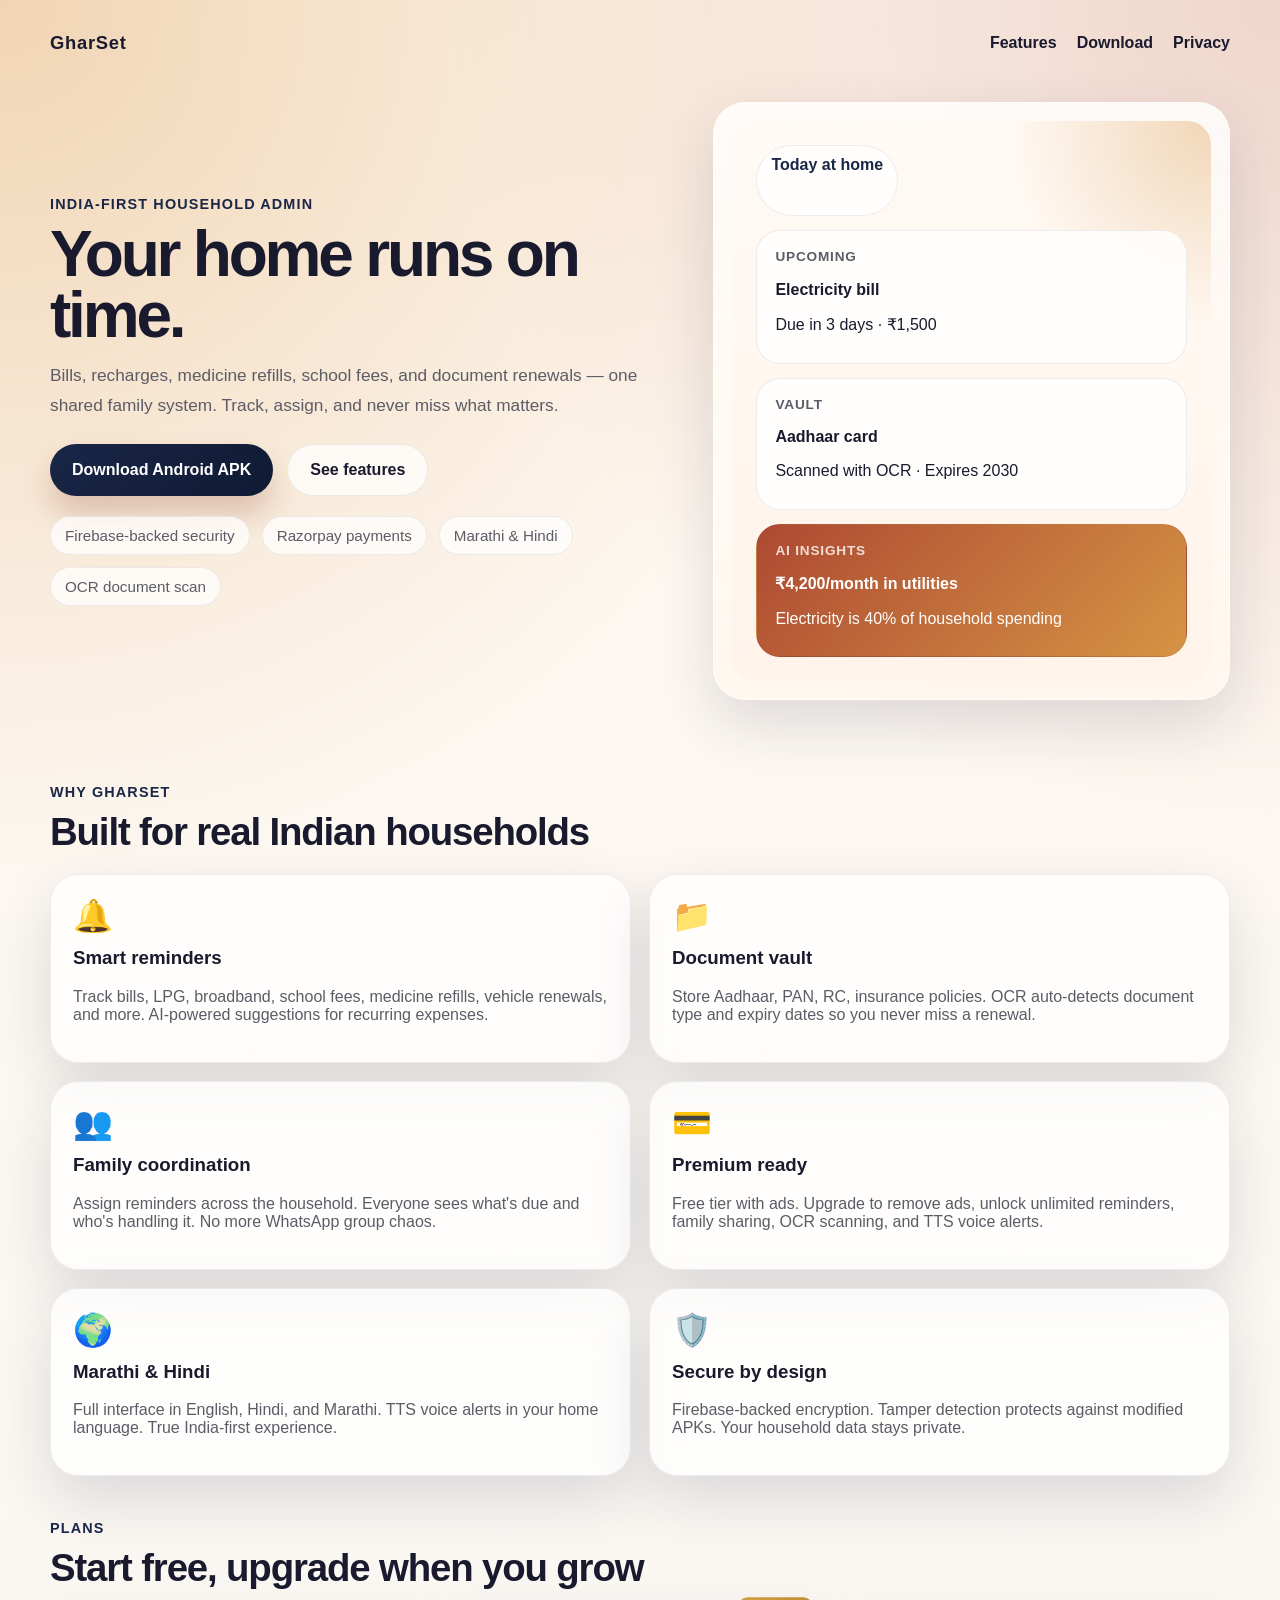
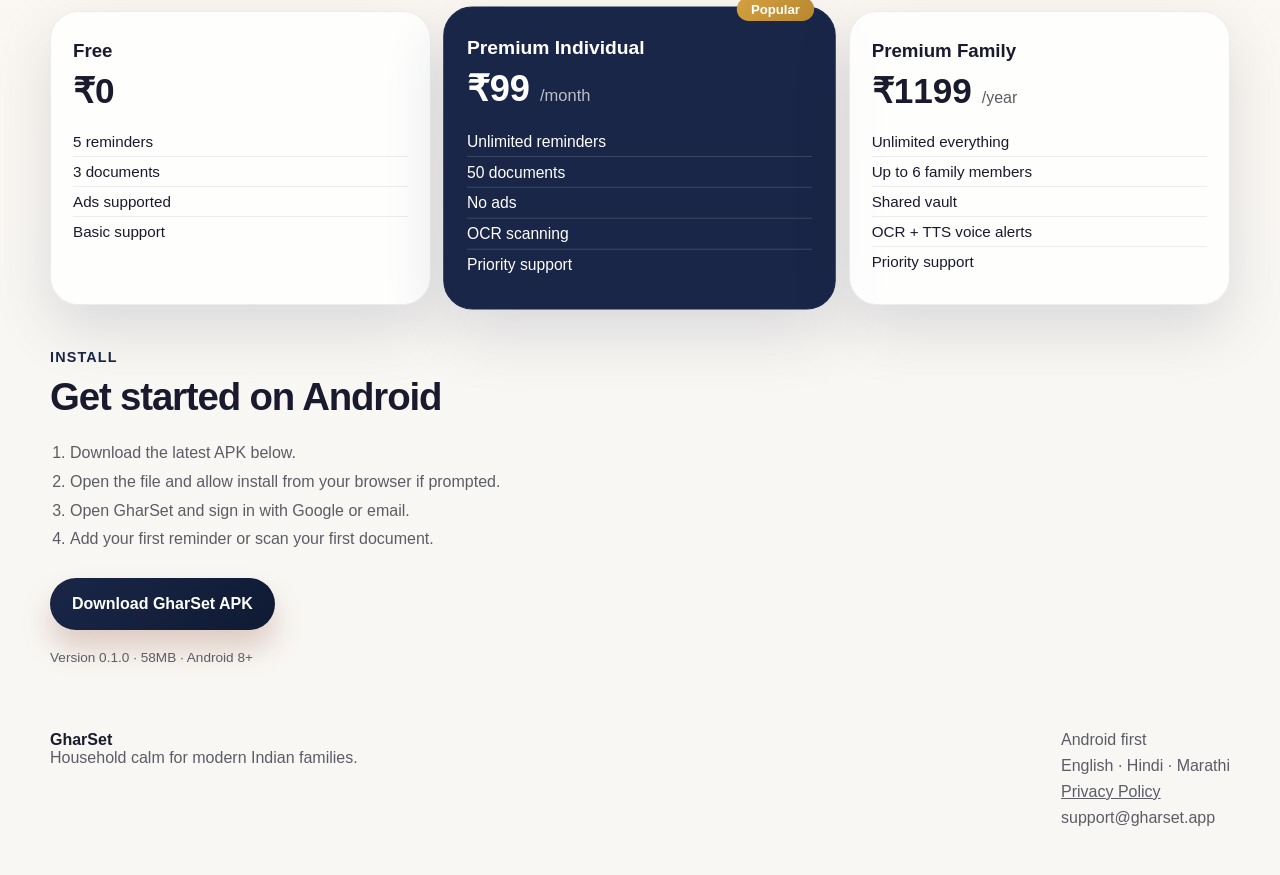
==== index.html @ 9bac1751 "Initial site: landing page, privacy policy, APK download" ====
<!DOCTYPE html>
<html lang="en">
  <head>
    <meta charset="UTF-8" />
    <meta name="viewport" content="width=device-width, initial-scale=1.0" />
    <title>GharSet | Your home runs on time.</title>
    <meta name="description" content="GharSet helps Indian families stay on top of renewals, reminders, documents, and shared household coordination." />
    <link rel="stylesheet" href="./styles.css" />
  </head>
  <body>
    <div class="page-shell">
      <header class="hero">
        <nav class="topbar">
          <div class="brand">GharSet</div>
          <div class="topbar-links">
            <a class="ghost-link" href="#features">Features</a>
            <a class="ghost-link" href="#download">Download</a>
            <a class="ghost-link" href="privacy-policy.html">Privacy</a>
          </div>
        </nav>

        <section class="hero-grid">
          <div class="hero-copy">
            <p class="eyebrow">India-first household admin</p>
            <h1>Your home runs on time.</h1>
            <p class="lede">
              Bills, recharges, medicine refills, school fees, and document renewals — one shared family system. Track, assign, and never miss what matters.
            </p>

            <div class="hero-actions" id="download">
              <a class="button primary" href="./downloads/gharset-latest.apk">Download Android APK</a>
              <a class="button secondary" href="#features">See features</a>
            </div>

            <ul class="trust-row">
              <li>Firebase-backed security</li>
              <li>Razorpay payments</li>
              <li>Marathi &amp; Hindi</li>
              <li>OCR document scan</li>
            </ul>
          </div>

          <div class="device-card" aria-label="App preview">
            <div class="device-screen">
              <div class="preview-chip">Today at home</div>
              <div class="preview-panel">
                <span class="preview-kicker">Upcoming</span>
                <strong>Electricity bill</strong>
                <span>Due in 3 days &middot; ₹1,500</span>
              </div>
              <div class="preview-panel">
                <span class="preview-kicker">Vault</span>
                <strong>Aadhaar card</strong>
                <span>Scanned with OCR &middot; Expires 2030</span>
              </div>
              <div class="preview-panel accent">
                <span class="preview-kicker">AI Insights</span>
                <strong>₹4,200/month in utilities</strong>
                <span>Electricity is 40% of household spending</span>
              </div>
            </div>
          </div>
        </section>
      </header>

      <main>
        <section class="section" id="features">
          <div class="section-heading">
            <p class="eyebrow">Why GharSet</p>
            <h2>Built for real Indian households</h2>
          </div>

          <div class="feature-grid">
            <article class="feature-card">
              <div class="feature-icon">&#x1F514;</div>
              <h3>Smart reminders</h3>
              <p>Track bills, LPG, broadband, school fees, medicine refills, vehicle renewals, and more. AI-powered suggestions for recurring expenses.</p>
            </article>
            <article class="feature-card">
              <div class="feature-icon">&#x1F4C1;</div>
              <h3>Document vault</h3>
              <p>Store Aadhaar, PAN, RC, insurance policies. OCR auto-detects document type and expiry dates so you never miss a renewal.</p>
            </article>
            <article class="feature-card">
              <div class="feature-icon">&#x1F465;</div>
              <h3>Family coordination</h3>
              <p>Assign reminders across the household. Everyone sees what's due and who's handling it. No more WhatsApp group chaos.</p>
            </article>
            <article class="feature-card">
              <div class="feature-icon">&#x1F4B3;</div>
              <h3>Premium ready</h3>
              <p>Free tier with ads. Upgrade to remove ads, unlock unlimited reminders, family sharing, OCR scanning, and TTS voice alerts.</p>
            </article>
            <article class="feature-card">
              <div class="feature-icon">&#x1F30D;</div>
              <h3>Marathi &amp; Hindi</h3>
              <p>Full interface in English, Hindi, and Marathi. TTS voice alerts in your home language. True India-first experience.</p>
            </article>
            <article class="feature-card">
              <div class="feature-icon">&#x1F6E1;&#xFE0F;</div>
              <h3>Secure by design</h3>
              <p>Firebase-backed encryption. Tamper detection protects against modified APKs. Your household data stays private.</p>
            </article>
          </div>
        </section>

        <section class="section highlight">
          <div class="section-heading">
            <p class="eyebrow">Plans</p>
            <h2>Start free, upgrade when you grow</h2>
          </div>

          <div class="pricing-grid">
            <div class="pricing-card">
              <h3>Free</h3>
              <p class="price">&#8377;0</p>
              <ul class="pricing-features">
                <li>5 reminders</li>
                <li>3 documents</li>
                <li>Ads supported</li>
                <li>Basic support</li>
              </ul>
            </div>
            <div class="pricing-card popular">
              <div class="popular-badge">Popular</div>
              <h3>Premium Individual</h3>
              <p class="price">&#8377;99 <span class="price-period">/month</span></p>
              <ul class="pricing-features">
                <li>Unlimited reminders</li>
                <li>50 documents</li>
                <li>No ads</li>
                <li>OCR scanning</li>
                <li>Priority support</li>
              </ul>
            </div>
            <div class="pricing-card">
              <h3>Premium Family</h3>
              <p class="price">&#8377;1199 <span class="price-period">/year</span></p>
              <ul class="pricing-features">
                <li>Unlimited everything</li>
                <li>Up to 6 family members</li>
                <li>Shared vault</li>
                <li>OCR + TTS voice alerts</li>
                <li>Priority support</li>
              </ul>
            </div>
          </div>
        </section>

        <section class="section install">
          <div class="section-heading">
            <p class="eyebrow">Install</p>
            <h2>Get started on Android</h2>
          </div>

          <ol class="install-list">
            <li>Download the latest APK below.</li>
            <li>Open the file and allow install from your browser if prompted.</li>
            <li>Open GharSet and sign in with Google or email.</li>
            <li>Add your first reminder or scan your first document.</li>
          </ol>

          <div class="hero-actions" style="margin-top:24px">
            <a class="button primary" href="./downloads/gharset-latest.apk">Download GharSet APK</a>
          </div>
          <p style="color:var(--muted);font-size:0.85rem;margin-top:8px">Version 0.1.0 &middot; 58MB &middot; Android 8+</p>
        </section>
      </main>

      <footer class="footer">
        <div>
          <strong>GharSet</strong>
          <p>Household calm for modern Indian families.</p>
        </div>
        <div class="footer-meta">
          <span>Android first</span>
          <span>English &middot; Hindi &middot; Marathi</span>
          <a href="privacy-policy.html" style="color:var(--muted);text-decoration:underline">Privacy Policy</a>
          <span>support@gharset.app</span>
        </div>
      </footer>
    </div>
  </body>
</html>
---- styles.css ----
:root {
  --bg: #f8f7f4;
  --surface: rgba(255, 255, 255, 0.82);
  --surface-strong: #ffffff;
  --text: #1a1a2e;
  --muted: #5c5c66;
  --brand: #1a2647;
  --brand-deep: #0f1a33;
  --accent: #d4a040;
  --line: rgba(26, 26, 46, 0.08);
  --shadow: 0 24px 60px rgba(26, 38, 71, 0.14);
  --gold-gradient: linear-gradient(135deg, #d4a040, #b8882f);
}

* {
  box-sizing: border-box;
}

html {
  scroll-behavior: smooth;
}

body {
  margin: 0;
  font-family: "Segoe UI", Tahoma, Geneva, Verdana, sans-serif;
  color: var(--text);
  background:
    radial-gradient(circle at top left, rgba(211, 139, 53, 0.32), transparent 32%),
    radial-gradient(circle at top right, rgba(166, 58, 34, 0.18), transparent 30%),
    linear-gradient(180deg, #fff8f0 0%, var(--bg) 100%);
}

.page-shell {
  width: min(1180px, calc(100% - 32px));
  margin: 0 auto;
  padding: 24px 0 48px;
}

.hero {
  padding: 8px 0 40px;
}

.topbar {
  display: flex;
  align-items: center;
  justify-content: space-between;
  margin-bottom: 48px;
}

.brand {
  font-size: 1.15rem;
  font-weight: 800;
  letter-spacing: 0.04em;
}

.topbar-links {
  display: flex;
  gap: 20px;
  align-items: center;
}

.ghost-link {
  color: var(--text);
  text-decoration: none;
  font-weight: 600;
}

.ghost-link:hover {
  color: var(--accent);
}

.hero-grid {
  display: grid;
  gap: 32px;
  align-items: center;
  grid-template-columns: 1.1fr 0.9fr;
}

.eyebrow {
  margin: 0 0 12px;
  color: var(--brand);
  font-size: 0.9rem;
  font-weight: 700;
  letter-spacing: 0.08em;
  text-transform: uppercase;
}

h1,
h2,
h3,
p {
  margin-top: 0;
}

h1 {
  margin-bottom: 16px;
  font-size: clamp(2.8rem, 5vw, 4.8rem);
  line-height: 0.95;
  letter-spacing: -0.05em;
}

.lede {
  max-width: 42rem;
  margin-bottom: 24px;
  color: var(--muted);
  font-size: 1.08rem;
  line-height: 1.7;
}

.hero-actions {
  display: flex;
  flex-wrap: wrap;
  gap: 14px;
  margin-bottom: 20px;
}

.button {
  display: inline-flex;
  align-items: center;
  justify-content: center;
  min-height: 52px;
  padding: 0 22px;
  border-radius: 999px;
  text-decoration: none;
  font-weight: 700;
  transition:
    transform 0.2s ease,
    box-shadow 0.2s ease,
    background-color 0.2s ease;
}

.button:hover {
  transform: translateY(-1px);
}

.button.primary {
  color: #fff;
  background: linear-gradient(135deg, var(--brand), var(--brand-deep));
  box-shadow: 0 18px 30px rgba(127, 41, 23, 0.22);
}

.button.secondary {
  color: var(--text);
  background: rgba(255, 255, 255, 0.72);
  border: 1px solid var(--line);
}

.trust-row {
  display: flex;
  flex-wrap: wrap;
  gap: 12px;
  padding: 0;
  margin: 0;
  list-style: none;
}

.trust-row li {
  padding: 10px 14px;
  border-radius: 999px;
  background: rgba(255, 255, 255, 0.72);
  border: 1px solid var(--line);
  color: var(--muted);
  font-size: 0.95rem;
}

.device-card {
  padding: 18px;
  border: 1px solid rgba(255, 255, 255, 0.6);
  border-radius: 32px;
  background: linear-gradient(180deg, rgba(255, 255, 255, 0.82), rgba(255, 247, 239, 0.88));
  box-shadow: var(--shadow);
}

.device-screen {
  display: grid;
  gap: 14px;
  min-height: 560px;
  padding: 24px;
  border-radius: 24px;
  background:
    radial-gradient(circle at top right, rgba(211, 139, 53, 0.32), transparent 28%),
    linear-gradient(180deg, #fffaf5 0%, #fff3ea 100%);
}

.preview-chip,
.preview-panel {
  border: 1px solid var(--line);
  background: rgba(255, 255, 255, 0.82);
}

.preview-chip {
  width: fit-content;
  padding: 10px 14px;
  border-radius: 999px;
  color: var(--brand);
  font-weight: 700;
}

.preview-panel {
  display: grid;
  gap: 6px;
  padding: 18px;
  border-radius: 24px;
}

.preview-panel.accent {
  background: linear-gradient(135deg, rgba(166, 58, 34, 0.92), rgba(211, 139, 53, 0.92));
  color: #fff;
}

.preview-kicker {
  color: var(--muted);
  font-size: 0.85rem;
  font-weight: 700;
  text-transform: uppercase;
  letter-spacing: 0.06em;
}

.preview-panel.accent .preview-kicker {
  color: rgba(255, 255, 255, 0.8);
}

.section {
  padding: 44px 0 0;
}

.section-heading {
  max-width: 50rem;
  margin-bottom: 22px;
}

.section-heading h2 {
  margin-bottom: 0;
  font-size: clamp(2rem, 3vw, 3rem);
  line-height: 1.05;
  letter-spacing: -0.03em;
}

.feature-grid,
.roadmap-grid {
  display: grid;
  gap: 18px;
  grid-template-columns: repeat(2, minmax(0, 1fr));
}

.feature-card,
.roadmap-card {
  padding: 22px;
  border: 1px solid var(--line);
  border-radius: 28px;
  background: rgba(255, 255, 255, 0.78);
  box-shadow: var(--shadow);
}

.feature-card p,
.roadmap-card p,
.footer p,
.install-list {
  color: var(--muted);
}

.highlight {
  position: relative;
}

.install-list {
  padding-left: 20px;
  line-height: 1.8;
}

.footer {
  display: flex;
  flex-wrap: wrap;
  justify-content: space-between;
  gap: 20px;
  padding-top: 52px;
}

.footer-meta {
  display: grid;
  gap: 8px;
  color: var(--muted);
}

.feature-icon {
  font-size: 2rem;
  margin-bottom: 12px;
}

.pricing-grid {
  display: grid;
  gap: 18px;
  grid-template-columns: repeat(3, 1fr);
}

.pricing-card {
  padding: 28px 22px;
  border: 1px solid var(--line);
  border-radius: 28px;
  background: var(--surface);
  box-shadow: var(--shadow);
  position: relative;
}

.pricing-card.popular {
  background: var(--brand);
  color: #fff;
  border-color: var(--brand);
  transform: scale(1.03);
}

.pricing-card h3 {
  margin-bottom: 8px;
}

.price {
  font-size: 2.2rem;
  font-weight: 800;
  margin-bottom: 16px;
}

.price-period {
  font-size: 1rem;
  font-weight: 400;
  color: var(--muted);
}

.pricing-card.popular .price-period {
  color: rgba(255,255,255,0.7);
}

.popular-badge {
  position: absolute;
  top: -10px;
  right: 20px;
  background: var(--gold-gradient);
  color: #fff;
  padding: 4px 14px;
  border-radius: 999px;
  font-size: 0.8rem;
  font-weight: 700;
}

.pricing-features {
  list-style: none;
  padding: 0;
  margin: 0;
}

.pricing-features li {
  padding: 6px 0;
  border-bottom: 1px solid var(--line);
  font-size: 0.95rem;
}

.pricing-card.popular .pricing-features li {
  border-color: rgba(255,255,255,0.15);
}

.pricing-features li:last-child {
  border-bottom: none;
}

@media (max-width: 900px) {
  .hero-grid,
  .feature-grid,
  .roadmap-grid,
  .pricing-grid {
    grid-template-columns: 1fr;
  }

  .pricing-card.popular {
    transform: none;
  }

  .device-screen {
    min-height: 420px;
  }
}

@media (max-width: 640px) {
  .page-shell {
    width: min(100% - 20px, 1180px);
  }

  h1 {
    font-size: 2.6rem;
  }

  .topbar,
  .hero-actions,
  .footer {
    align-items: flex-start;
  }

  .button {
    width: 100%;
  }
}
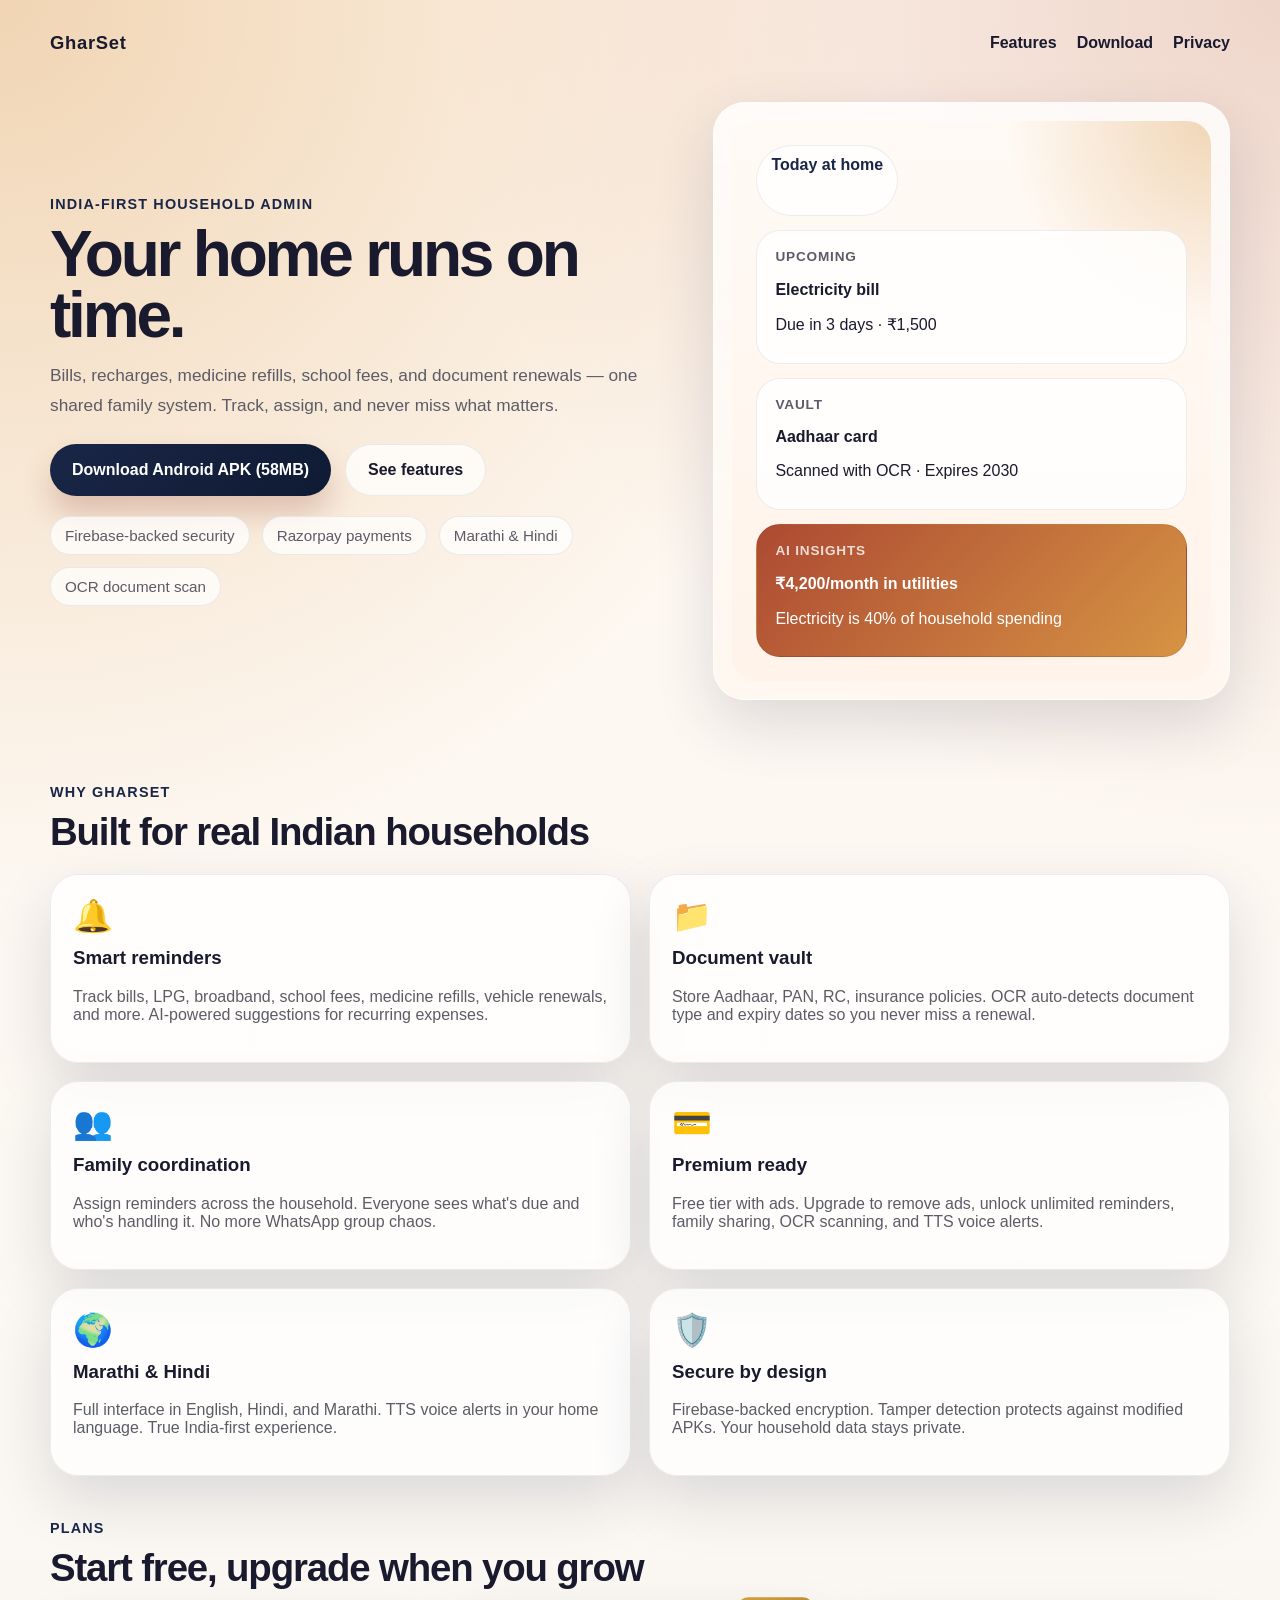
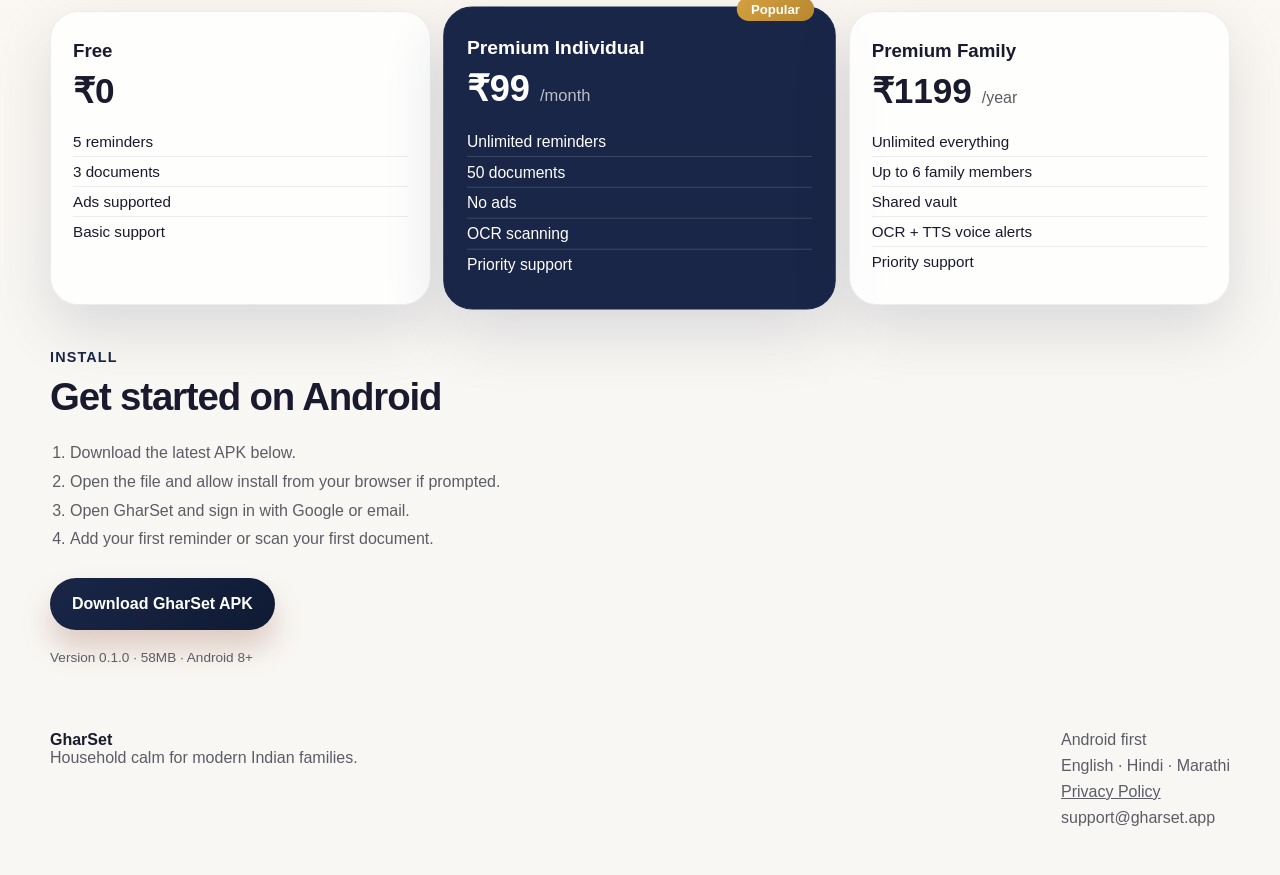
==== commit 84f96579: "Add compressed APK download, update links" ====
--- a/index.html
+++ b/index.html
@@ -28,7 +28,7 @@
             </p>
 
             <div class="hero-actions" id="download">
-              <a class="button primary" href="./downloads/gharset-latest.apk">Download Android APK</a>
+              <a class="button primary" href="./downloads/gharset-latest.zip">Download Android APK (58MB)</a>
               <a class="button secondary" href="#features">See features</a>
             </div>
 
@@ -161,7 +161,7 @@
           </ol>
 
           <div class="hero-actions" style="margin-top:24px">
-            <a class="button primary" href="./downloads/gharset-latest.apk">Download GharSet APK</a>
+            <a class="button primary" href="https://github.com/harshaldevloper/gharset-site/releases">Download GharSet APK</a>
           </div>
           <p style="color:var(--muted);font-size:0.85rem;margin-top:8px">Version 0.1.0 &middot; 58MB &middot; Android 8+</p>
         </section>
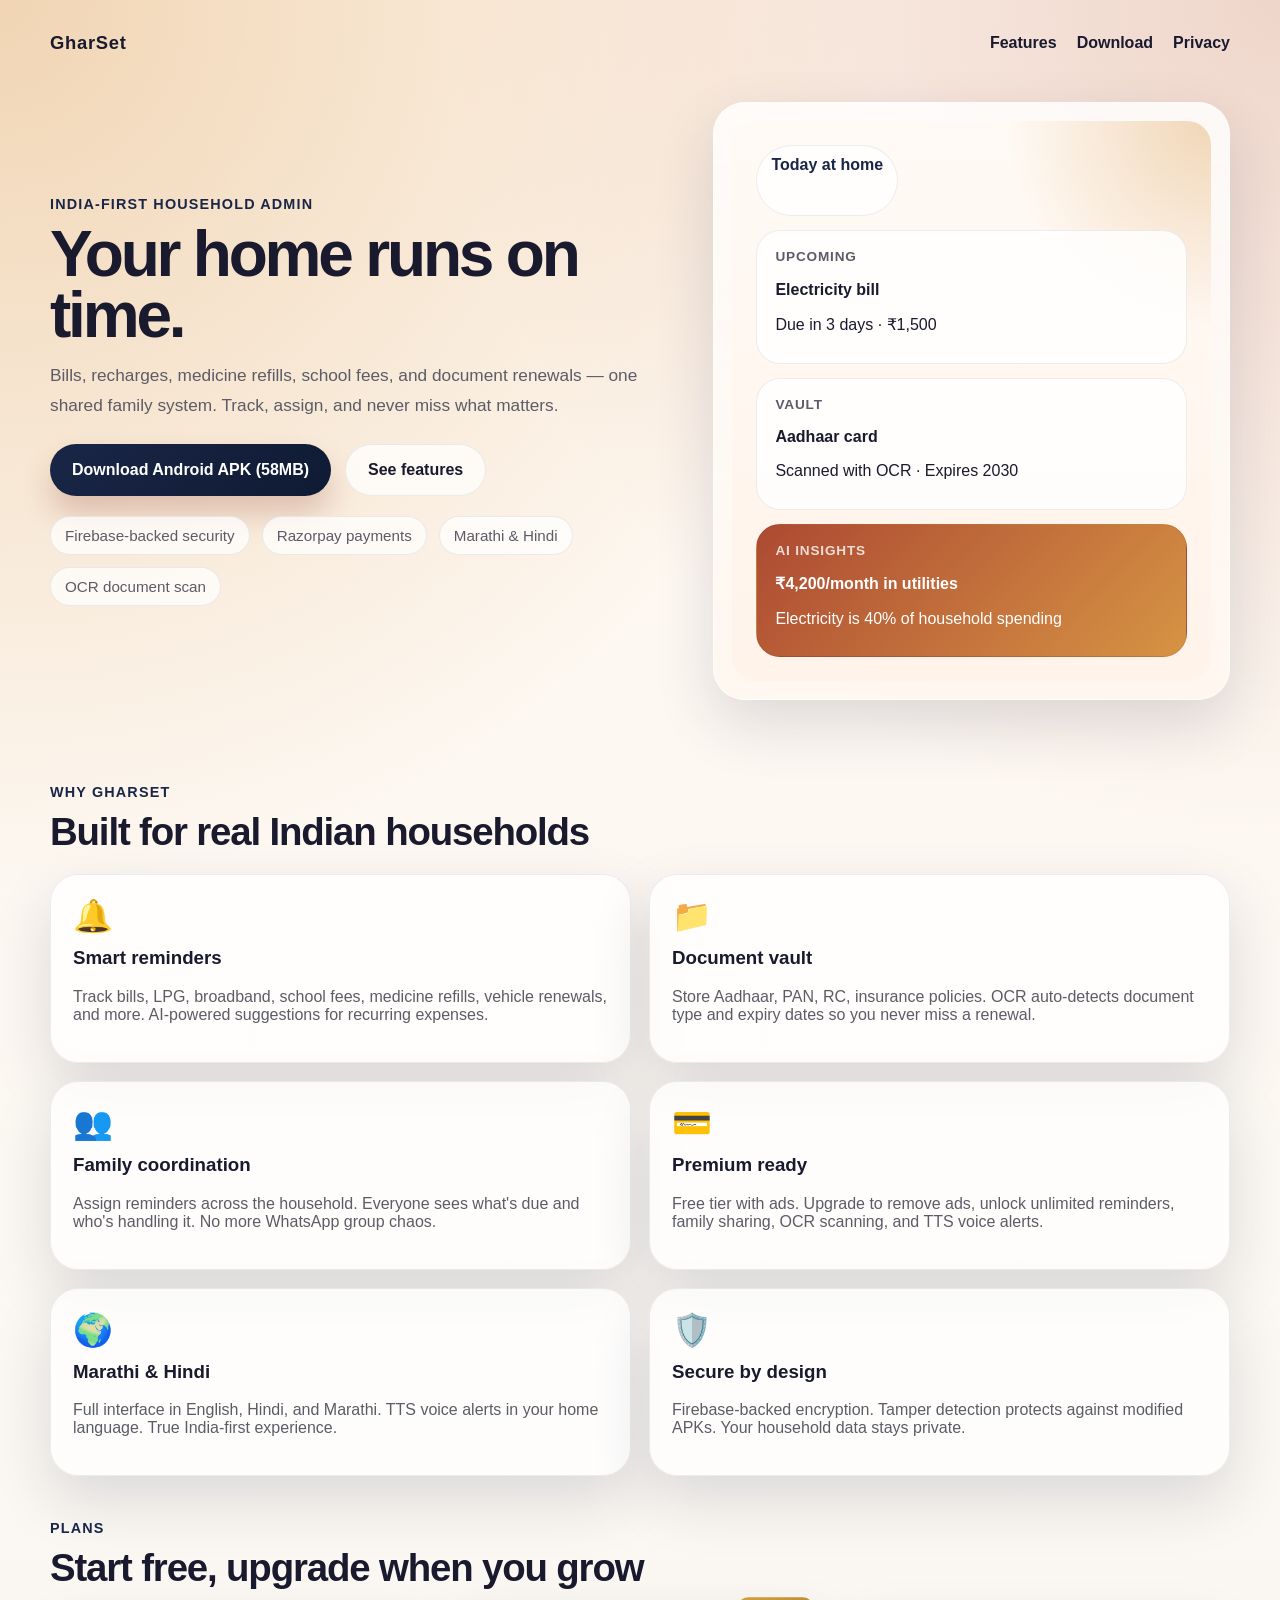
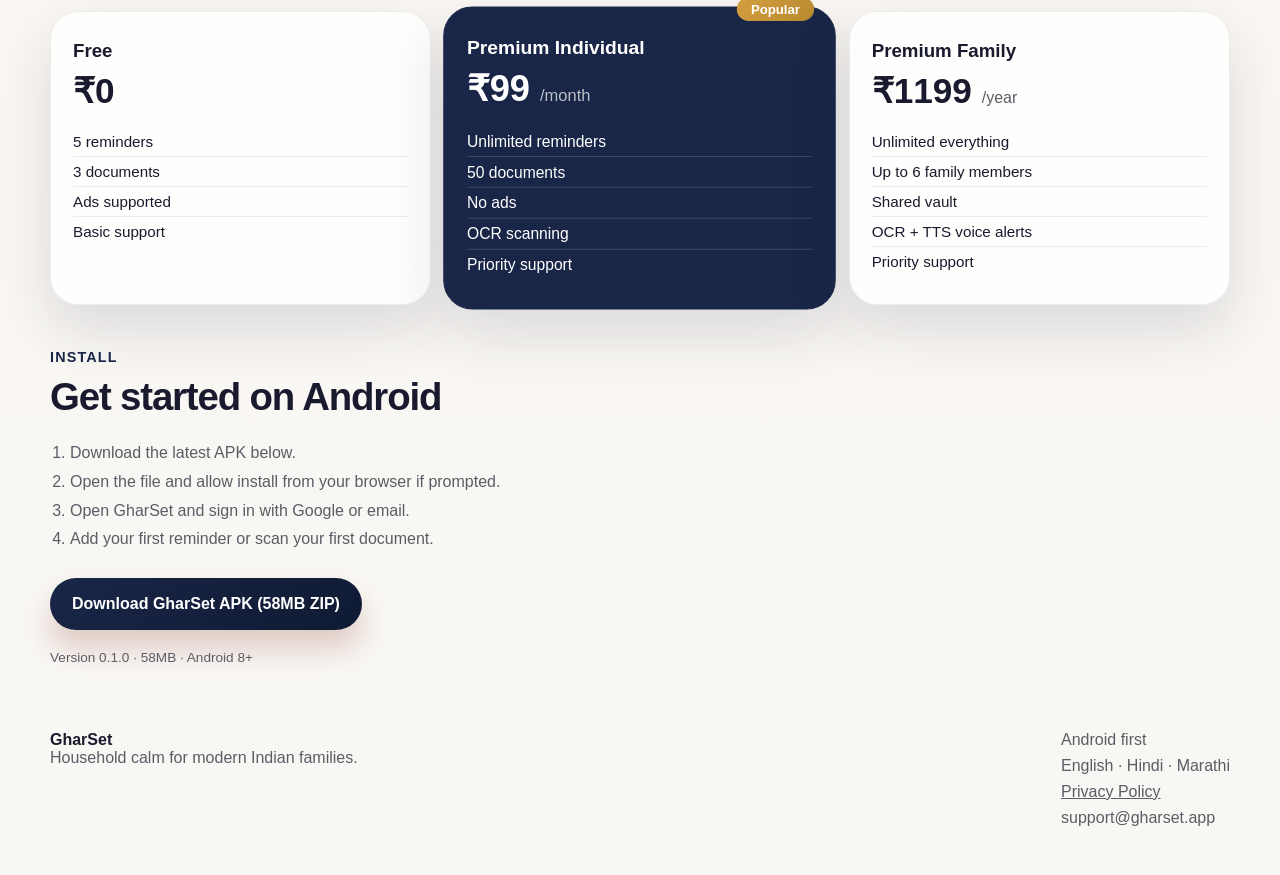
==== commit 514f5ae7: "Switch to GitHub Pages, add workflow" ====
--- a/index.html
+++ b/index.html
@@ -161,7 +161,7 @@
           </ol>
 
           <div class="hero-actions" style="margin-top:24px">
-            <a class="button primary" href="https://github.com/harshaldevloper/gharset-site/releases">Download GharSet APK</a>
+            <a class="button primary" href="./downloads/gharset-latest.zip">Download GharSet APK (58MB ZIP)</a>
           </div>
           <p style="color:var(--muted);font-size:0.85rem;margin-top:8px">Version 0.1.0 &middot; 58MB &middot; Android 8+</p>
         </section>
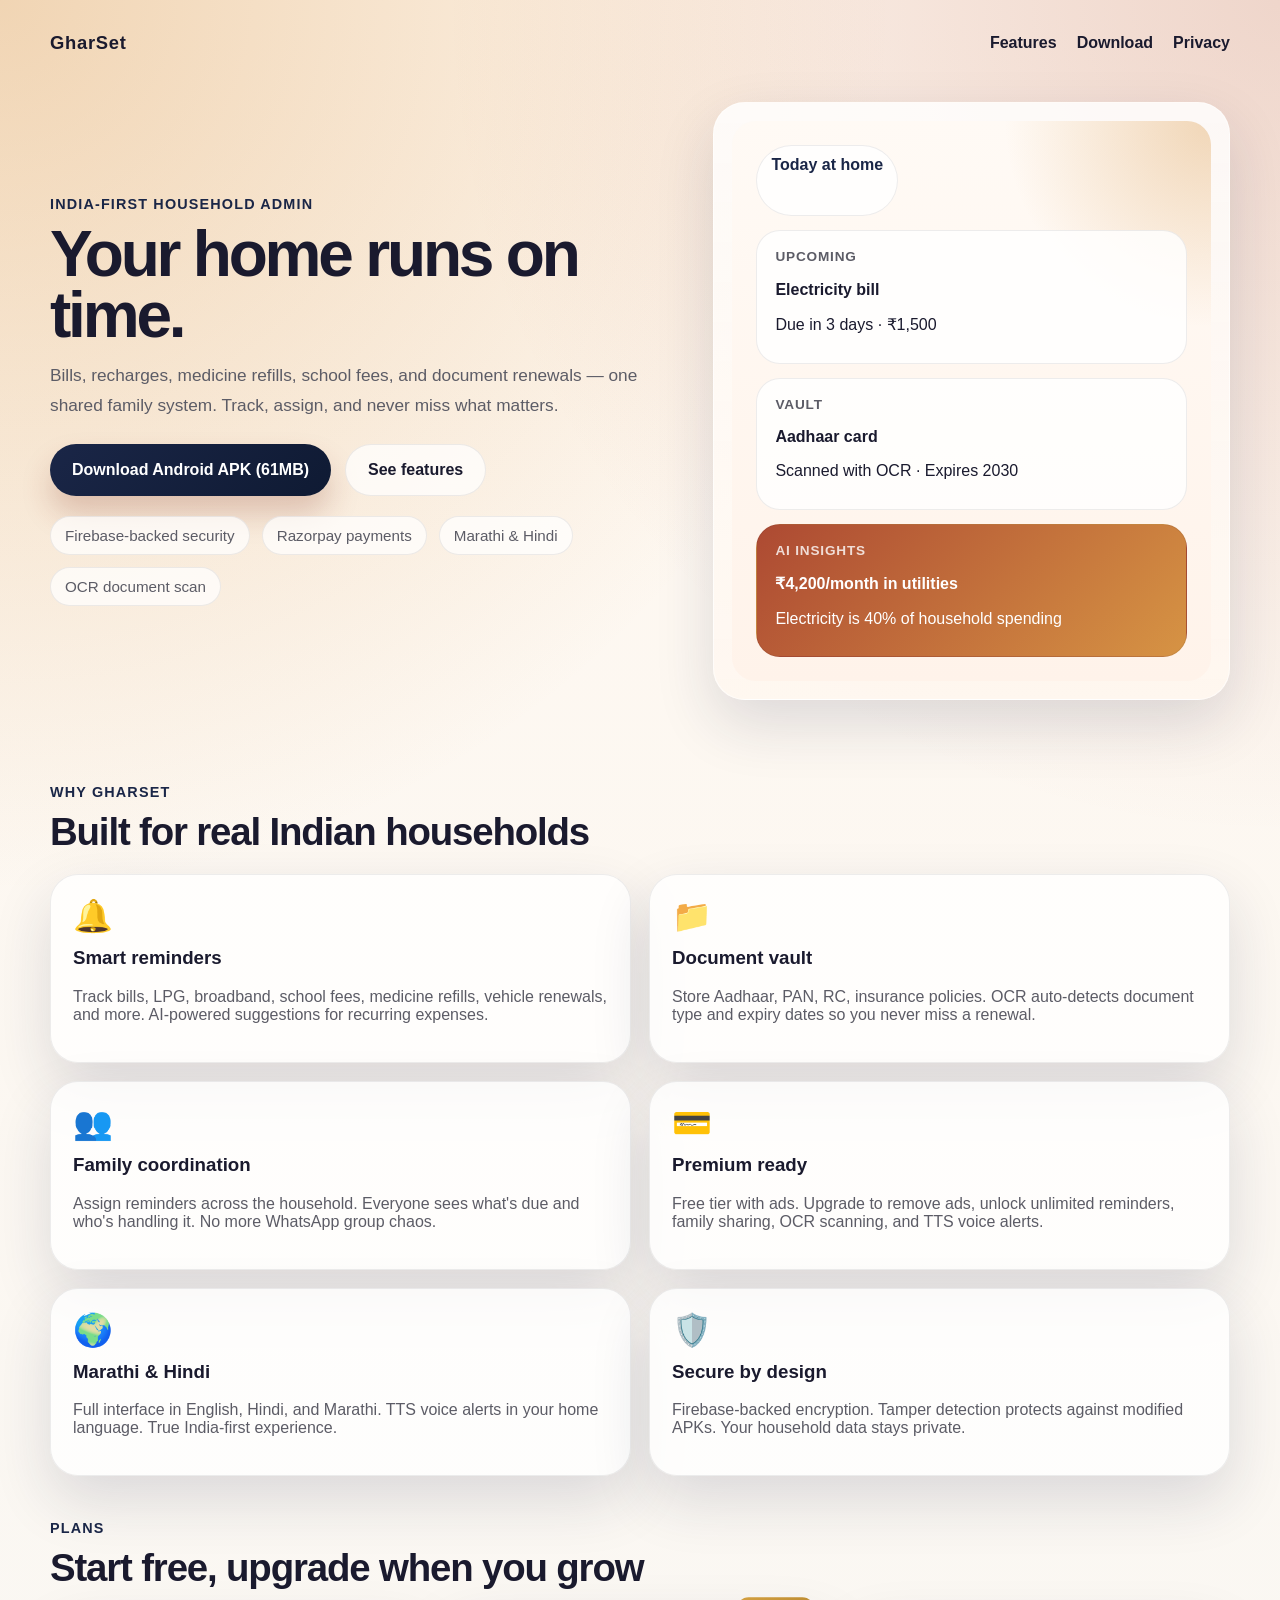
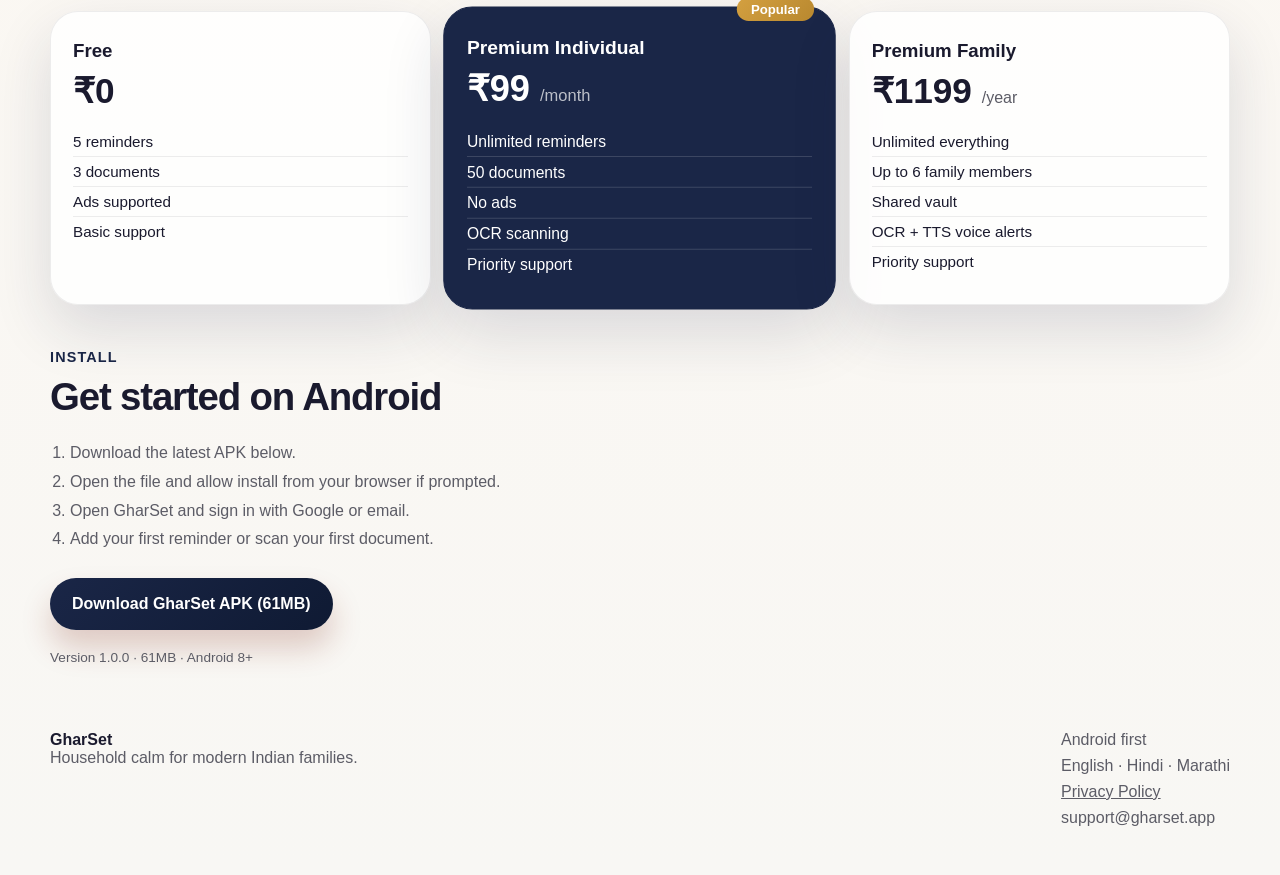
==== commit 5e5e397b: "Switch from zip to raw APK download" ====
--- a/index.html
+++ b/index.html
@@ -28,7 +28,7 @@
             </p>
 
             <div class="hero-actions" id="download">
-              <a class="button primary" href="./downloads/gharset-latest.zip">Download Android APK (58MB)</a>
+              <a class="button primary" href="https://github.com/harshaldevloper/gharset-site/releases/download/v1.0.0/app-release.apk">Download Android APK (61MB)</a>
               <a class="button secondary" href="#features">See features</a>
             </div>
 
@@ -161,9 +161,9 @@
           </ol>
 
           <div class="hero-actions" style="margin-top:24px">
-            <a class="button primary" href="./downloads/gharset-latest.zip">Download GharSet APK (58MB ZIP)</a>
+            <a class="button primary" href="https://github.com/harshaldevloper/gharset-site/releases/download/v1.0.0/app-release.apk">Download GharSet APK (61MB)</a>
           </div>
-          <p style="color:var(--muted);font-size:0.85rem;margin-top:8px">Version 0.1.0 &middot; 58MB &middot; Android 8+</p>
+          <p style="color:var(--muted);font-size:0.85rem;margin-top:8px">Version 1.0.0 &middot; 61MB &middot; Android 8+</p>
         </section>
       </main>
 
